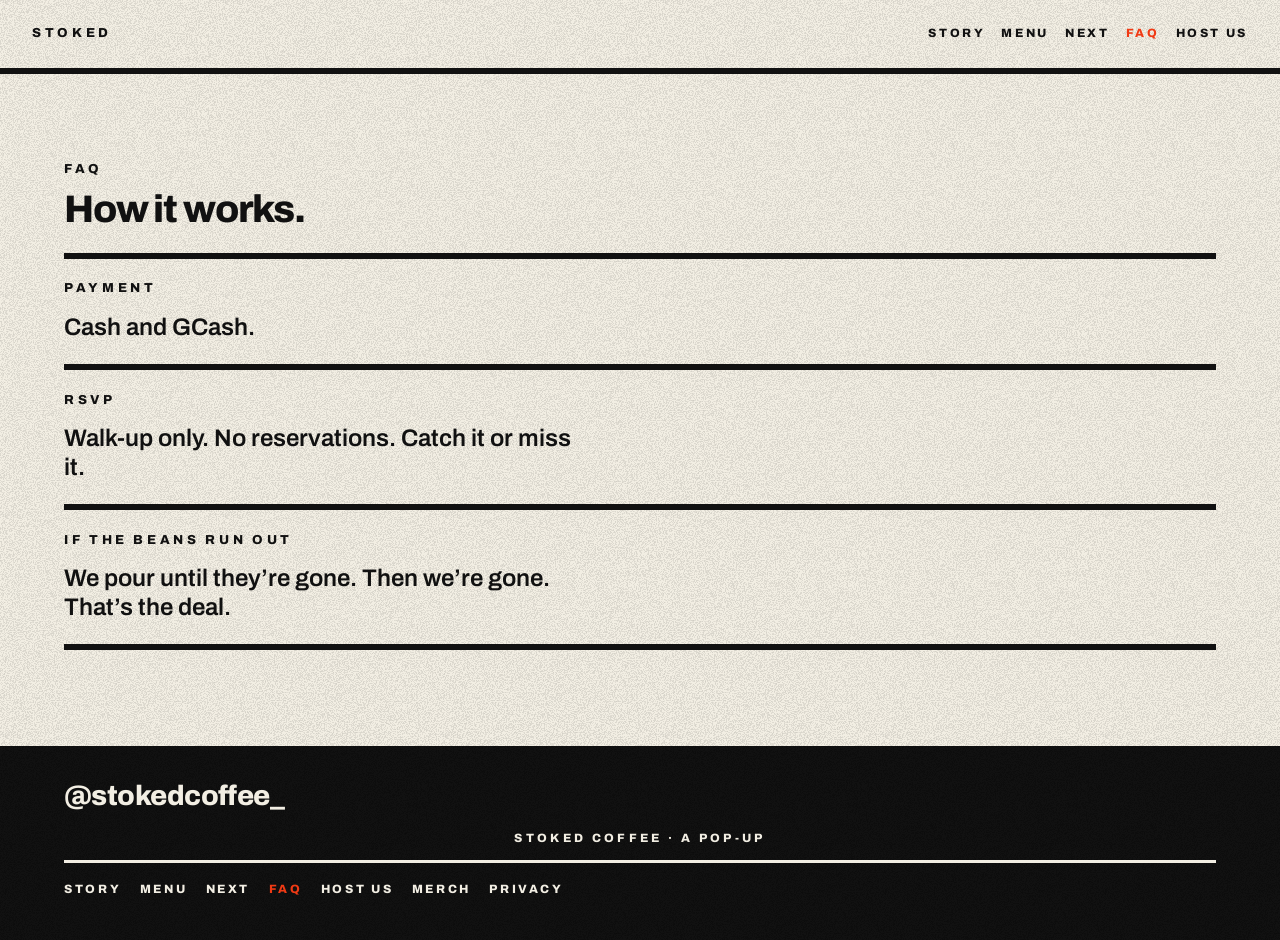
==== faq.html @ 5ecee107 "Open Story, Menu, Next, FAQ, Host, Merch, and Privacy off the teaser. The about page now uses the re" ====
<!DOCTYPE html>
<html lang="en">
<head>
  <meta charset="utf-8">
  <meta name="viewport" content="width=device-width, initial-scale=1">
  <meta name="theme-color" content="#111111">
  <meta name="description" content="Cash and GCash. Walk-up only. We pour until the beans are gone.">
  <title>STOKED COFFEE — How it works</title>
  <link rel="canonical" href="https://stokedcoffee.vercel.app/faq.html">
  <meta property="og:type" content="website">
  <meta property="og:site_name" content="STOKED COFFEE">
  <meta property="og:title" content="STOKED COFFEE — How it works">
  <meta property="og:description" content="Cash and GCash. Walk-up only. We pour until the beans are gone.">
  <meta property="og:url" content="https://stokedcoffee.vercel.app/faq.html">
  <meta property="og:image" content="https://stokedcoffee.vercel.app/og.png">
  <meta property="og:image:type" content="image/png">
  <meta property="og:image:width" content="1200">
  <meta property="og:image:height" content="630">
  <meta property="og:image:alt" content="STOKED COFFEE — Coming Soon">
  <meta name="twitter:card" content="summary_large_image">
  <meta name="twitter:title" content="STOKED COFFEE — How it works">
  <meta name="twitter:description" content="Cash and GCash. Walk-up only. We pour until the beans are gone.">
  <meta name="twitter:image" content="https://stokedcoffee.vercel.app/og.png">
  <link rel="preconnect" href="https://fonts.googleapis.com">
  <link rel="preconnect" href="https://fonts.gstatic.com" crossorigin>
  <link href="https://fonts.googleapis.com/css2?family=Archivo:wght@500;600;800&family=Bagel+Fat+One&display=swap" rel="stylesheet">
  <link rel="icon" href="data:image/svg+xml,%3Csvg xmlns='http://www.w3.org/2000/svg' viewBox='0 0 32 32'%3E%3Crect width='32' height='32' fill='%23F03A14'/%3E%3Ctext x='16' y='23' text-anchor='middle' font-size='18' font-family='Arial Black,sans-serif' fill='%23111111'%3ES%3C/text%3E%3C/svg%3E">
  <link rel="stylesheet" href="styles.css">
</head>
<body>
  <header class="topbar page-bar grain-paper">
    <a class="label mark-link" href="index.html">Stoked</a>
    <nav class="site-nav" aria-label="Primary">
      <a href="story.html">Story</a>
      <a href="menu.html">Menu</a>
      <a href="next.html">Next</a>
      <a href="faq.html" aria-current="page">FAQ</a>
      <a href="host.html">Host us</a>
    </nav>
  </header>
  <main class="page grain-paper">
    <div class="page-inner wide">
      <p class="label">FAQ</p>
      <h1>How it works.</h1>
      <article class="qa">
        <p class="label">Payment</p>
        <p>Cash and GCash.</p>
      </article>
      <article class="qa">
        <p class="label">RSVP</p>
        <p>Walk-up only. No reservations. Catch it or miss it.</p>
      </article>
      <article class="qa">
        <p class="label">If the beans run out</p>
        <p>We pour until they’re gone. Then we’re gone. That’s the deal.</p>
      </article>
    </div>
  </main>
  <footer class="site-footer grain-ink">
    <div class="foot-brand">
      <a class="ig" href="https://instagram.com/stokedcoffee_" rel="noopener noreferrer">@stokedcoffee_</a>
      <p class="credit">Stoked Coffee · a pop-up</p>
    </div>
    <nav class="foot-nav" aria-label="Site">
      <a href="story.html">Story</a>
      <a href="menu.html">Menu</a>
      <a href="next.html">Next</a>
      <a href="faq.html" aria-current="page">FAQ</a>
      <a href="host.html">Host us</a>
      <a href="merch.html">Merch</a>
      <a href="privacy.html">Privacy</a>
    </nav>
  </footer>
</body>
</html>
---- styles.css ----
:root {
  --ink: #111111;
  --paper: #F2EEE3;
  --white: #FFFFFF;
  --vermilion: #F03A14;
  --grain-heavy: url("data:image/svg+xml,%3Csvg xmlns='http://www.w3.org/2000/svg' width='220' height='220'%3E%3Cfilter id='g'%3E%3CfeTurbulence type='fractalNoise' baseFrequency='0.9' numOctaves='3' stitchTiles='stitch'/%3E%3CfeColorMatrix type='saturate' values='0'/%3E%3CfeComponentTransfer%3E%3CfeFuncR type='discrete' tableValues='0 0 1 1'/%3E%3CfeFuncG type='discrete' tableValues='0 0 1 1'/%3E%3CfeFuncB type='discrete' tableValues='0 0 1 1'/%3E%3C/feComponentTransfer%3E%3C/filter%3E%3Crect width='220' height='220' filter='url(%23g)' opacity='0.4'/%3E%3C/svg%3E");
  --grain-paper: url("data:image/svg+xml,%3Csvg xmlns='http://www.w3.org/2000/svg' width='220' height='220'%3E%3Cfilter id='g'%3E%3CfeTurbulence type='fractalNoise' baseFrequency='0.9' numOctaves='3' stitchTiles='stitch'/%3E%3CfeColorMatrix type='saturate' values='0'/%3E%3CfeComponentTransfer%3E%3CfeFuncR type='discrete' tableValues='0 0 1 1'/%3E%3CfeFuncG type='discrete' tableValues='0 0 1 1'/%3E%3CfeFuncB type='discrete' tableValues='0 0 1 1'/%3E%3C/feComponentTransfer%3E%3C/filter%3E%3Crect width='220' height='220' filter='url(%23g)' opacity='0.16'/%3E%3C/svg%3E");
  --stoked: clamp(64px, 16.5vw, 204px);
}

*, *::before, *::after { box-sizing: border-box; margin: 0; padding: 0; }

html, body {
  background: var(--grain-paper), var(--paper);
  background-blend-mode: multiply;
  color: var(--ink);
  font-family: Archivo, sans-serif;
  font-weight: 500;
  font-size: 16px;
  line-height: 1.45;
  -webkit-font-smoothing: antialiased;
}

body { min-height: 100vh; overflow-x: hidden; }

::selection { background: var(--vermilion); color: var(--ink); }

:focus-visible {
  outline: 3px solid var(--vermilion);
  outline-offset: 3px;
}

a { color: inherit; }

.grain-paper {
  background: var(--grain-paper), var(--paper);
  background-blend-mode: multiply;
}

.grain-vermilion {
  background: var(--grain-heavy), var(--vermilion);
  background-blend-mode: multiply;
}

.grain-ink {
  background: var(--grain-heavy), var(--ink);
  background-blend-mode: multiply;
}

.label {
  font-family: Archivo, sans-serif;
  font-weight: 800;
  font-size: 13px;
  letter-spacing: 0.28em;
  text-transform: uppercase;
  line-height: 1.2;
}

.topbar {
  display: flex;
  align-items: center;
  justify-content: space-between;
  gap: 1rem;
  padding: 0.7rem 1.25rem;
  border-bottom: 6px solid var(--ink);
}

.chip {
  display: inline-flex;
  align-items: center;
  justify-content: center;
  min-height: 44px;
  padding: 0 0.85rem;
  background: var(--grain-heavy), var(--vermilion);
  background-blend-mode: multiply;
  color: var(--ink);
  flex-shrink: 0;
}

.wordmark {
  display: flex;
  flex-direction: column;
  align-items: center;
  color: var(--ink);
  font-family: "Bagel Fat One", cursive;
  font-weight: 400;
  -webkit-text-stroke: 0.145em var(--paper);
  paint-order: stroke fill;
  filter: drop-shadow(0.07em 0.08em 0 var(--ink));
  line-height: 0.8;
  user-select: none;
}

.wordmark-line {
  display: flex;
  flex-wrap: nowrap;
  white-space: nowrap;
}

.wordmark-stoked { font-size: var(--stoked); }
.wordmark-coffee {
  font-size: calc(0.78 * var(--stoked));
  margin-top: -0.08em;
}

.letter {
  display: inline-block;
  margin-right: -0.07em;
}

.wordmark .letter {
  margin-right: -0.12em;
  transform: rotate(var(--r, 0deg)) translateY(var(--y, 0em));
  cursor: pointer;
}

.wordmark .letter:hover,
.wordmark .letter:focus-visible {
  color: var(--vermilion);
  transform: rotate(calc(var(--r, 0deg) + var(--kick, 9deg))) translateY(calc(var(--y, 0em) - 0.11em)) scale(1.1);
}

.wordmark-line .letter:last-child,
.throwup .letter:last-child { margin-right: 0; }

.opening {
  position: relative;
  min-height: 100vh;
  min-height: 100dvh;
  display: flex;
  flex-direction: column;
  overflow: hidden;
}

.hero {
  flex: 1;
  display: flex;
  flex-direction: column;
  align-items: center;
  justify-content: center;
  padding: 2.5rem 1.25rem 3.5rem;
}

.sneak {
  position: absolute;
  right: clamp(1.25rem, 6vw, 5.5rem);
  bottom: 0;
  width: clamp(168px, 20vw, 236px);
  transform: translateY(52%) rotate(6deg);
  pointer-events: none;
  z-index: 1;
}

.sneak img {
  display: block;
  width: 100%;
  height: auto;
  filter: contrast(1.12) saturate(1.06) url(#drink-grain);
}

.hero-stage {
  position: relative;
  display: flex;
  flex-direction: column;
  align-items: center;
}

.lid {
  position: absolute;
  left: -0.15em;
  bottom: -0.15em;
  width: clamp(64px, 11vw, 108px);
  font-size: var(--stoked);
  pointer-events: none;
}

.lid svg { display: block; width: 100%; height: auto; }

.lid-eyes {
  transform-box: fill-box;
  transform-origin: 50% 55%;
  animation: lid-blink 5.4s steps(1, end) infinite;
}

@keyframes lid-blink {
  0%, 86%, 100% { transform: scaleY(1); }
  88%, 92% { transform: scaleY(0.08); }
}

@media (prefers-reduced-motion: reduce) {
  .lid-eyes { animation: none; }
  .wordmark .letter:hover,
  .wordmark .letter:focus-visible {
    transform: rotate(var(--r, 0deg)) translateY(var(--y, 0em));
  }
}

.vision {
  border-top: 12px solid var(--ink);
  border-bottom: 12px solid var(--ink);
  padding: 1.85rem 1.25rem 2rem;
}

.vision-lockup {
  display: flex;
  flex-direction: column;
  align-items: center;
  gap: 0.4rem;
  text-align: center;
}

.vision-line {
  font-family: Archivo, sans-serif;
  font-weight: 800;
  font-size: clamp(1.05rem, 2.6vw, 1.55rem);
  letter-spacing: 0.14em;
  text-transform: uppercase;
  line-height: 1.15;
  color: var(--ink);
}

.ritual {
  padding: clamp(2.75rem, 7vw, 5.5rem) clamp(1.25rem, 5vw, 4rem) 0;
}

.step {
  padding: 1.4rem 0;
  border-top: 6px solid var(--ink);
}

.step:last-of-type { border-bottom: 6px solid var(--ink); }

.step-num {
  display: flex;
  flex-wrap: nowrap;
  font-family: "Bagel Fat One", cursive;
  font-size: clamp(42px, 8vw, 72px);
  line-height: 0.86;
  color: var(--ink);
  -webkit-text-stroke: 0.12em var(--paper);
  paint-order: stroke fill;
  filter: drop-shadow(0.07em 0.08em 0 var(--ink));
  user-select: none;
  margin-bottom: 0.65rem;
}

.step .label { margin-bottom: 0.45rem; }

.step p:last-of-type {
  font-size: clamp(1.15rem, 2.3vw, 1.5rem);
  font-weight: 600;
  line-height: 1.2;
  max-width: 22em;
}


.popup {
  margin-top: clamp(2.75rem, 7vw, 5.5rem);
  color: var(--paper);
  padding: clamp(3.25rem, 8vw, 6rem) clamp(1.25rem, 5vw, 4rem);
}

.popup-inner { max-width: 72rem; margin: 0 auto; }

.popup-kicker { margin-bottom: 1.75rem; }

.poster-line { margin-top: 1.5rem; }

.throwup {
  display: flex;
  flex-wrap: nowrap;
  align-items: baseline;
  white-space: nowrap;
  font-family: "Bagel Fat One", cursive;
  font-size: clamp(40px, 9vw, 118px);
  line-height: 0.86;
  color: var(--paper);
  -webkit-text-stroke: 0.12em var(--ink);
  paint-order: stroke fill;
  filter: drop-shadow(0.07em 0.08em 0 var(--paper));
  user-select: none;
}

.throwup .letter { margin-right: -0.07em; }

.throwup-gap {
  width: 0.28em;
  margin-right: 0;
}

.throwup-dash {
  margin: 0 0.12em 0 0.08em;
  transform: none;
}

.throwup-wide { font-size: clamp(26px, 6.1vw, 96px); }

.popup-note {
  margin-top: 2.25rem;
  font-size: 16px;
  font-weight: 500;
  max-width: 28em;
}

.signup {
  padding: clamp(3.25rem, 8vw, 6rem) clamp(1.25rem, 5vw, 4rem);
}

.signup-inner { max-width: 36rem; }

.signup h2 {
  font-size: clamp(1.7rem, 3.8vw, 2.4rem);
  font-weight: 800;
  letter-spacing: -0.03em;
  line-height: 1.05;
  margin: 0.7rem 0 0.55rem;
}

.signup .micro {
  font-size: 16px;
  font-weight: 500;
}

.signup .fine {
  font-size: 16px;
  font-weight: 500;
  margin: 0.35rem 0 1.5rem;
}

.signup-form { display: flex; flex-direction: column; gap: 0.65rem; }

.field {
  display: flex;
  flex-direction: column;
  gap: 0.65rem;
}

.signup input[type="email"] {
  appearance: none;
  width: 100%;
  min-height: 52px;
  border: 3px solid var(--ink);
  background: var(--paper);
  color: var(--ink);
  font-family: Archivo, sans-serif;
  font-weight: 600;
  font-size: 16px;
  padding: 0 0.9rem;
  border-radius: 0;
}

.signup input[type="email"]::placeholder { color: var(--ink); opacity: 0.4; }

.signup button {
  appearance: none;
  min-height: 52px;
  min-width: 44px;
  padding: 0 1.25rem;
  border: 3px solid var(--ink);
  background: var(--ink);
  color: var(--paper);
  font-family: Archivo, sans-serif;
  font-weight: 800;
  font-size: 13px;
  letter-spacing: 0.28em;
  text-transform: uppercase;
  cursor: pointer;
  border-radius: 0;
}

.signup button:hover {
  background: var(--vermilion);
  border-color: var(--vermilion);
  color: var(--ink);
}

.ig:hover { color: var(--vermilion); }

.confirm {
  display: none;
  border-top: 6px solid var(--ink);
  border-bottom: 6px solid var(--ink);
  padding: 1.35rem 0;
}

.confirm[data-on="true"] { display: block; }
.signup-form[data-on="false"] { display: none; }

.confirm p {
  font-size: clamp(1.35rem, 3vw, 1.75rem);
  font-weight: 800;
  letter-spacing: -0.02em;
  line-height: 1.05;
}

.site-footer {
  color: var(--paper);
  padding: 1.75rem clamp(1.25rem, 5vw, 4rem);
  display: flex;
  flex-direction: column;
  gap: 0.75rem;
}

.ig {
  color: var(--paper);
  font-weight: 800;
  font-size: clamp(1.25rem, 3vw, 1.75rem);
  letter-spacing: -0.02em;
  text-decoration: none;
  min-height: 44px;
  display: inline-flex;
  align-items: center;
  align-self: flex-start;
}

.credit {
  font-size: 12px;
  font-weight: 800;
  letter-spacing: 0.28em;
  text-transform: uppercase;
  color: var(--paper);
}

@media (min-width: 720px) {
  .topbar { padding: 0.75rem 2rem; }
  .hero { padding: 3rem 2rem 4rem; }
  .lid { left: -1.15em; bottom: -0.05em; }

  .step {
    display: grid;
    grid-template-columns: 6.5rem 11rem 1fr;
    gap: 1.25rem 1.75rem;
    align-items: baseline;
    padding: 1.6rem 0;
  }

  .step-num { margin-bottom: 0; }

  .step .label { margin-bottom: 0; grid-column: 2; }

  .step p:last-of-type { grid-column: 3; }

  .field {
    flex-direction: row;
    align-items: stretch;
  }

  .signup input[type="email"] { flex: 1; }
  .signup button { min-width: 11.5rem; }

  .foot-brand {
    flex-direction: row;
    align-items: center;
    justify-content: space-between;
  }
}

@media (max-width: 540px) {
  .lid {
    position: static;
    margin: 1.1rem auto 0;
    width: 72px;
  }

  .sneak {
    width: clamp(120px, 38vw, 168px);
    right: 0.15rem;
    transform: translateY(50%) rotate(8deg);
  }
}

.chip { text-decoration: none; }
a.chip:hover { color: var(--ink); }

.foot-brand {
  display: flex;
  flex-direction: column;
  gap: 0.75rem;
  width: 100%;
}

.foot-nav {
  display: flex;
  flex-wrap: wrap;
  gap: 0 1.15rem;
  width: 100%;
  border-top: 3px solid var(--paper);
  padding-top: 0.35rem;
}

.foot-nav a {
  color: var(--paper);
  font-weight: 800;
  font-size: 12px;
  letter-spacing: 0.22em;
  text-transform: uppercase;
  text-decoration: none;
  min-height: 44px;
  display: inline-flex;
  align-items: center;
}

.foot-nav a:hover,
.foot-nav a[aria-current="page"] { color: var(--vermilion); }

.page-bar { flex-wrap: wrap; }

.mark-link {
  text-decoration: none;
  min-height: 44px;
  display: inline-flex;
  align-items: center;
}

.mark-link:hover { color: var(--vermilion); }

.site-nav {
  display: flex;
  flex-wrap: wrap;
  gap: 0 1rem;
  width: 100%;
  justify-content: flex-start;
}

.site-nav a {
  font-weight: 800;
  font-size: 12px;
  letter-spacing: 0.22em;
  text-transform: uppercase;
  text-decoration: none;
  min-height: 44px;
  display: inline-flex;
  align-items: center;
}

.site-nav a:hover,
.site-nav a[aria-current="page"] { color: var(--vermilion); }

@media (min-width: 900px) {
  .page-bar { flex-wrap: nowrap; }
  .site-nav {
    width: auto;
    justify-content: flex-end;
    flex: 1;
  }
}

.page {
  padding: clamp(2.5rem, 7vw, 5.5rem) clamp(1.25rem, 5vw, 4rem) clamp(3.25rem, 8vw, 6rem);
  min-height: 70vh;
}

.page-inner { max-width: 40rem; }
.page-inner.wide { max-width: 72rem; }

.page h1 {
  font-size: clamp(1.7rem, 3.8vw, 2.4rem);
  font-weight: 800;
  letter-spacing: -0.03em;
  line-height: 1.05;
  margin: 0.7rem 0 1.5rem;
}

.page p { max-width: 36em; }
.page p + p { margin-top: 1rem; }

.band-gap { margin-top: clamp(2.75rem, 7vw, 4.5rem); }

.credit-block {
  margin-top: 2.5rem;
  padding-top: 1.5rem;
  border-top: 6px solid var(--ink);
}

.credit-block p {
  font-weight: 800;
  font-size: 11px;
  letter-spacing: 0.16em;
  text-transform: uppercase;
  line-height: 1.5;
  max-width: 46em;
}

.credit-block p + p { margin-top: 0.55rem; }

.menu-grid {
  display: grid;
  gap: 1.25rem;
  margin-top: 1.35rem;
}

@media (min-width: 720px) {
  .menu-grid { grid-template-columns: repeat(3, 1fr); }
}

.locked {
  border: 6px solid var(--ink);
  padding: 1.15rem 1.15rem 1.25rem;
  min-height: 240px;
  display: flex;
  flex-direction: column;
  justify-content: flex-end;
  gap: 0.55rem;
  overflow: hidden;
  position: relative;
}

.silhouette {
  position: absolute;
  top: 1.1rem;
  left: 50%;
  width: 92px;
  height: 140px;
  transform: translateX(-50%);
  filter: blur(9px);
  opacity: 0.5;
  pointer-events: none;
}

.silhouette svg { display: block; width: 100%; height: auto; }

.redact {
  font-weight: 800;
  letter-spacing: 0.18em;
  filter: blur(6px);
  user-select: none;
  position: relative;
}

.plain-menu {
  list-style: none;
  margin-top: 1.35rem;
}

.plain-menu li {
  border-top: 6px solid var(--ink);
  padding: 1.15rem 0;
  font-weight: 600;
  font-size: clamp(1.15rem, 2.3vw, 1.5rem);
  line-height: 1.2;
}

.plain-menu li:last-child { border-bottom: 6px solid var(--ink); }

.drop-card { margin-top: 1.35rem; max-width: 28rem; }

.clock {
  display: flex;
  flex-wrap: wrap;
  gap: 1.1rem 1.6rem;
  margin: 1.75rem 0 0;
}

.clock-cell {
  display: flex;
  flex-direction: column;
  gap: 0.4rem;
}

.clock-num {
  font-family: "Bagel Fat One", cursive;
  font-size: clamp(42px, 8vw, 80px);
  line-height: 0.86;
  color: var(--paper);
  -webkit-text-stroke: 0.12em var(--ink);
  paint-order: stroke fill;
  filter: drop-shadow(0.07em 0.08em 0 var(--paper));
  user-select: none;
}

.map-slot {
  margin-top: 2.25rem;
  min-height: 160px;
  border: 6px solid var(--paper);
  padding: 1.35rem 1.25rem;
  display: flex;
  align-items: center;
}

.map-slot iframe {
  width: 100%;
  min-height: 220px;
  border: 0;
  filter: grayscale(1) contrast(1.15);
}

.map-slot[data-pin=""] iframe { display: none; }
.map-slot:not([data-pin=""]) .map-wait { display: none; }

.beans { margin-top: 2.25rem; }
.beans p:last-of-type {
  font-size: clamp(1.15rem, 2.3vw, 1.5rem);
  font-weight: 600;
  margin-top: 0.45rem;
}

.form-stack {
  display: flex;
  flex-direction: column;
  gap: 0.85rem;
  margin-top: 1.5rem;
  max-width: 36rem;
}

.form-stack label.label { margin-top: 0.25rem; }

.ink-field {
  appearance: none;
  width: 100%;
  min-height: 52px;
  border: 3px solid var(--ink);
  background: var(--paper);
  color: var(--ink);
  font-family: Archivo, sans-serif;
  font-weight: 600;
  font-size: 16px;
  padding: 0 0.9rem;
  border-radius: 0;
}

textarea.ink-field {
  min-height: 110px;
  padding: 0.8rem 0.9rem;
  resize: vertical;
}

.ink-field::placeholder { color: var(--ink); opacity: 0.4; }

.ink-btn {
  appearance: none;
  min-height: 52px;
  min-width: 44px;
  padding: 0 1.25rem;
  border: 3px solid var(--ink);
  background: var(--ink);
  color: var(--paper);
  font-family: Archivo, sans-serif;
  font-weight: 800;
  font-size: 13px;
  letter-spacing: 0.28em;
  text-transform: uppercase;
  cursor: pointer;
  border-radius: 0;
  align-self: flex-start;
}

.ink-btn:hover {
  background: var(--vermilion);
  border-color: var(--vermilion);
  color: var(--ink);
}

.host-form[data-on="false"] { display: none; }

.ghost-merch {
  position: relative;
  margin-top: 1.5rem;
  height: 240px;
  border: 6px solid var(--ink);
  overflow: hidden;
}

.ghost-merch span {
  position: absolute;
  inset: 18% 22% 22% 22%;
  background: var(--ink);
  filter: blur(18px);
  opacity: 0.35;
  transform: rotate(-8deg);
}

.popup .popup-note a {
  font-weight: 800;
  text-decoration: none;
}

.popup .popup-note a:hover { color: var(--vermilion); }

.page + .popup { margin-top: 0; }

.page .clock-num {
  color: var(--ink);
  -webkit-text-stroke: 0.12em var(--paper);
  filter: drop-shadow(0.07em 0.08em 0 var(--ink));
}

.page a:hover { color: var(--vermilion); }

.qa {
  padding: 1.4rem 0;
  border-top: 6px solid var(--ink);
}

.qa:last-of-type { border-bottom: 6px solid var(--ink); }

.qa .label { margin-bottom: 0.45rem; }

.qa p:last-of-type {
  font-size: clamp(1.15rem, 2.3vw, 1.5rem);
  font-weight: 600;
  line-height: 1.2;
  max-width: 22em;
}
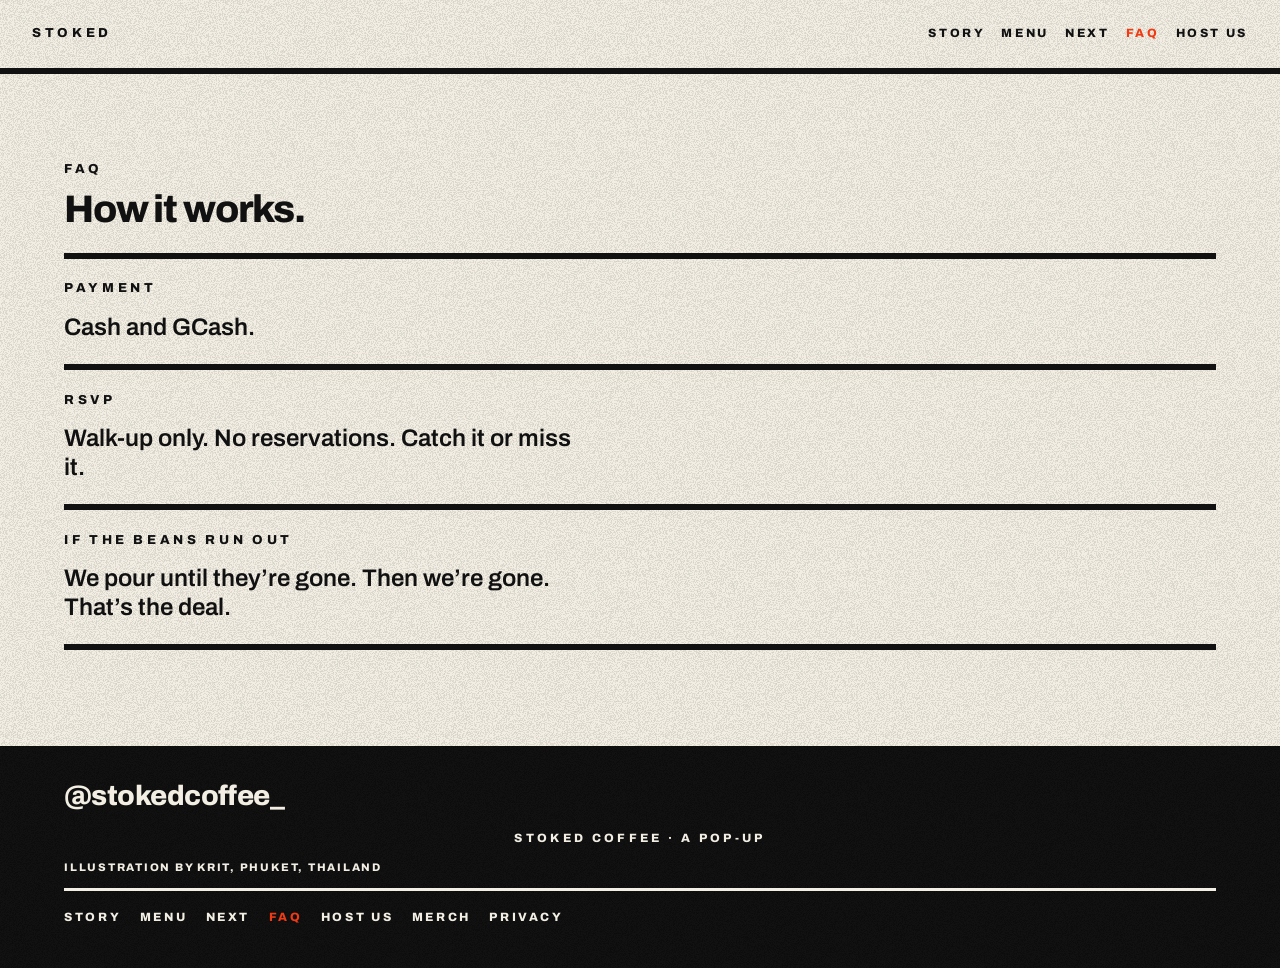
==== commit 08c75128: "Put Story in the top nav and credit Krit apart from the founders. Co-authored-by: Cursor <cursoragen" ====
--- a/faq.html
+++ b/faq.html
@@ -61,6 +61,7 @@
       <a class="ig" href="https://instagram.com/stokedcoffee_" rel="noopener noreferrer">@stokedcoffee_</a>
       <p class="credit">Stoked Coffee · a pop-up</p>
     </div>
+    <p class="art-credit foot-art"><a href="https://www.instagram.com/kritjinda/" rel="noopener noreferrer">Illustration by Krit, Phuket, Thailand</a></p>
     <nav class="foot-nav" aria-label="Site">
       <a href="story.html">Story</a>
       <a href="menu.html">Menu</a>
--- a/styles.css
+++ b/styles.css
@@ -582,6 +582,39 @@
 }
 
 .credit-block p + p { margin-top: 0.55rem; }
+
+.credit-block a {
+  text-decoration: none;
+  color: inherit;
+}
+
+.credit-block a:hover { color: var(--vermilion); }
+
+.art-credit {
+  font-weight: 800;
+  font-size: 11px;
+  letter-spacing: 0.16em;
+  text-transform: uppercase;
+  line-height: 1.45;
+}
+
+.art-credit a {
+  text-decoration: none;
+  color: inherit;
+}
+
+.art-credit a:hover { color: var(--vermilion); }
+
+.hero .art-credit {
+  margin-top: 1.6rem;
+  text-align: center;
+}
+
+.foot-art {
+  width: 100%;
+  color: var(--paper);
+  margin: 0;
+}
 
 .menu-grid {
   display: grid;
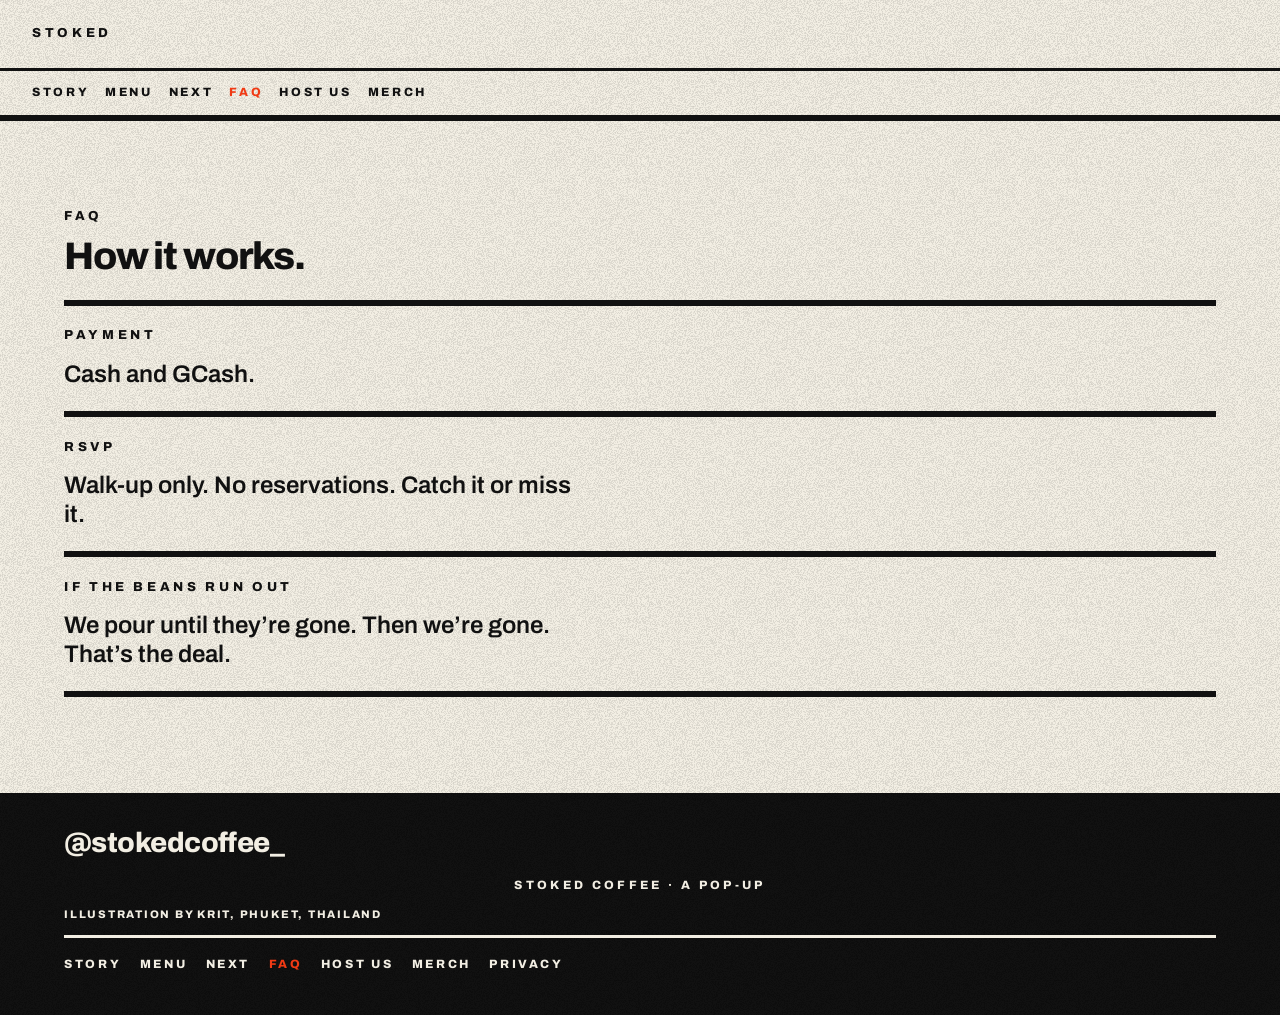
==== commit fd7041c7: "Put a full-width menu bar on the homepage so Story and the rest are easy to reach. Co-authored-by: C" ====
--- a/faq.html
+++ b/faq.html
@@ -28,14 +28,17 @@
   <link rel="stylesheet" href="styles.css">
 </head>
 <body>
-  <header class="topbar page-bar grain-paper">
-    <a class="label mark-link" href="index.html">Stoked</a>
-    <nav class="site-nav" aria-label="Primary">
+  <header class="mast grain-paper">
+    <div class="topbar">
+      <a class="label mark-link" href="index.html">Stoked</a>
+    </div>
+    <nav class="site-nav bar-nav" aria-label="Primary">
       <a href="story.html">Story</a>
       <a href="menu.html">Menu</a>
       <a href="next.html">Next</a>
       <a href="faq.html" aria-current="page">FAQ</a>
       <a href="host.html">Host us</a>
+      <a href="merch.html">Merch</a>
     </nav>
   </header>
   <main class="page grain-paper">
--- a/styles.css
+++ b/styles.css
@@ -505,6 +505,29 @@
 
 .page-bar { flex-wrap: wrap; }
 
+.mast {
+  display: flex;
+  flex-direction: column;
+}
+
+.mast .topbar {
+  border-bottom: 0;
+}
+
+.bar-nav {
+  display: flex;
+  flex-wrap: wrap;
+  gap: 0 1.15rem;
+  width: 100%;
+  padding: 0 1.25rem;
+  border-top: 3px solid var(--ink);
+  border-bottom: 6px solid var(--ink);
+}
+
+@media (min-width: 720px) {
+  .bar-nav { padding: 0 2rem; }
+}
+
 .mark-link {
   text-decoration: none;
   min-height: 44px;
@@ -535,15 +558,6 @@
 
 .site-nav a:hover,
 .site-nav a[aria-current="page"] { color: var(--vermilion); }
-
-@media (min-width: 900px) {
-  .page-bar { flex-wrap: nowrap; }
-  .site-nav {
-    width: auto;
-    justify-content: flex-end;
-    flex: 1;
-  }
-}
 
 .page {
   padding: clamp(2.5rem, 7vw, 5.5rem) clamp(1.25rem, 5vw, 4rem) clamp(3.25rem, 8vw, 6rem);
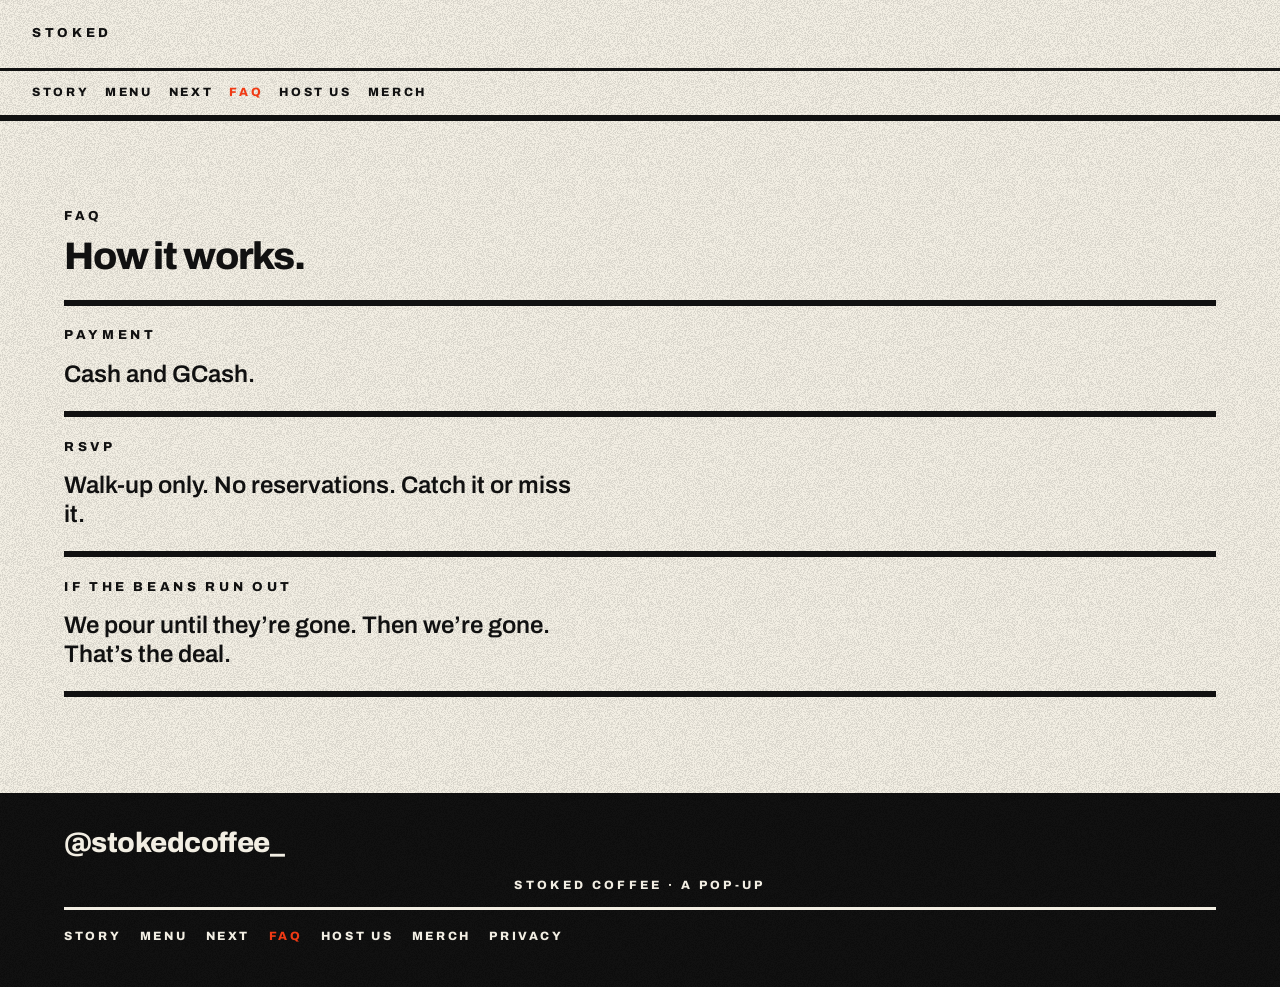
==== commit 4e8e1381: "Take the Krit credit out of the footer. Co-authored-by: Cursor <cursoragent@cursor.com>" ====
--- a/faq.html
+++ b/faq.html
@@ -64,7 +64,6 @@
       <a class="ig" href="https://instagram.com/stokedcoffee_" rel="noopener noreferrer">@stokedcoffee_</a>
       <p class="credit">Stoked Coffee · a pop-up</p>
     </div>
-    <p class="art-credit foot-art"><a href="https://www.instagram.com/kritjinda/" rel="noopener noreferrer">Illustration by Krit, Phuket, Thailand</a></p>
     <nav class="foot-nav" aria-label="Site">
       <a href="story.html">Story</a>
       <a href="menu.html">Menu</a>
--- a/styles.css
+++ b/styles.css
@@ -624,12 +624,6 @@
   text-align: center;
 }
 
-.foot-art {
-  width: 100%;
-  color: var(--paper);
-  margin: 0;
-}
-
 .menu-grid {
   display: grid;
   gap: 1.25rem;
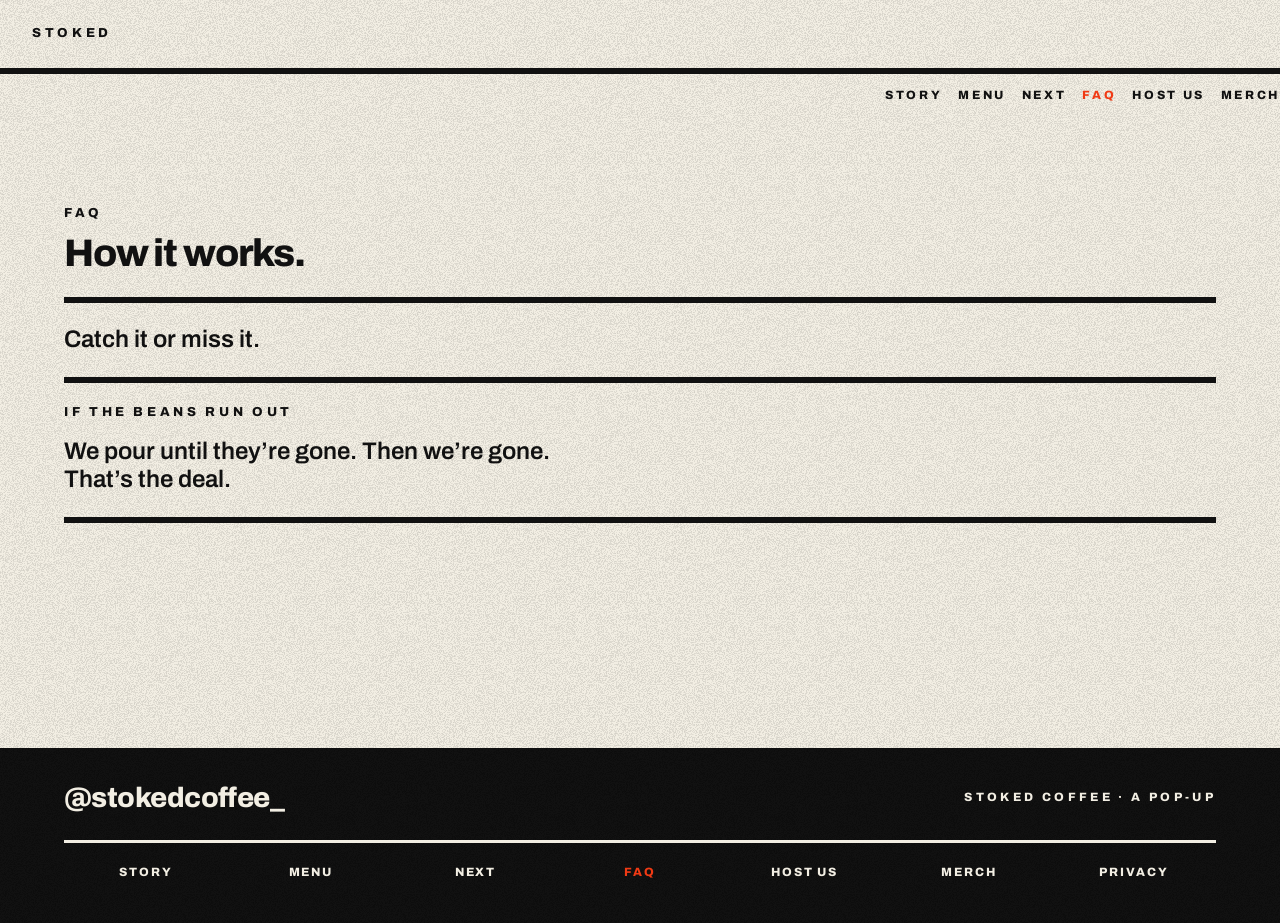
==== commit 3fcce73f: "Trim FAQ to the catch line and even the header and footer. Co-authored-by: Cursor <cursoragent@curso" ====
--- a/faq.html
+++ b/faq.html
@@ -4,13 +4,13 @@
   <meta charset="utf-8">
   <meta name="viewport" content="width=device-width, initial-scale=1">
   <meta name="theme-color" content="#111111">
-  <meta name="description" content="Cash and GCash. Walk-up only. We pour until the beans are gone.">
+  <meta name="description" content="Catch it or miss it. We pour until the beans are gone.">
   <title>STOKED COFFEE — How it works</title>
   <link rel="canonical" href="https://stokedcoffee.vercel.app/faq.html">
   <meta property="og:type" content="website">
   <meta property="og:site_name" content="STOKED COFFEE">
   <meta property="og:title" content="STOKED COFFEE — How it works">
-  <meta property="og:description" content="Cash and GCash. Walk-up only. We pour until the beans are gone.">
+  <meta property="og:description" content="Catch it or miss it. We pour until the beans are gone.">
   <meta property="og:url" content="https://stokedcoffee.vercel.app/faq.html">
   <meta property="og:image" content="https://stokedcoffee.vercel.app/og.png">
   <meta property="og:image:type" content="image/png">
@@ -19,7 +19,7 @@
   <meta property="og:image:alt" content="STOKED COFFEE — Coming Soon">
   <meta name="twitter:card" content="summary_large_image">
   <meta name="twitter:title" content="STOKED COFFEE — How it works">
-  <meta name="twitter:description" content="Cash and GCash. Walk-up only. We pour until the beans are gone.">
+  <meta name="twitter:description" content="Catch it or miss it. We pour until the beans are gone.">
   <meta name="twitter:image" content="https://stokedcoffee.vercel.app/og.png">
   <link rel="preconnect" href="https://fonts.googleapis.com">
   <link rel="preconnect" href="https://fonts.gstatic.com" crossorigin>
@@ -46,12 +46,7 @@
       <p class="label">FAQ</p>
       <h1>How it works.</h1>
       <article class="qa">
-        <p class="label">Payment</p>
-        <p>Cash and GCash.</p>
-      </article>
-      <article class="qa">
-        <p class="label">RSVP</p>
-        <p>Walk-up only. No reservations. Catch it or miss it.</p>
+        <p>Catch it or miss it.</p>
       </article>
       <article class="qa">
         <p class="label">If the beans run out</p>
--- a/styles.css
+++ b/styles.css
@@ -5,7 +5,7 @@
   --vermilion: #F03A14;
   --grain-heavy: url("data:image/svg+xml,%3Csvg xmlns='http://www.w3.org/2000/svg' width='220' height='220'%3E%3Cfilter id='g'%3E%3CfeTurbulence type='fractalNoise' baseFrequency='0.9' numOctaves='3' stitchTiles='stitch'/%3E%3CfeColorMatrix type='saturate' values='0'/%3E%3CfeComponentTransfer%3E%3CfeFuncR type='discrete' tableValues='0 0 1 1'/%3E%3CfeFuncG type='discrete' tableValues='0 0 1 1'/%3E%3CfeFuncB type='discrete' tableValues='0 0 1 1'/%3E%3C/feComponentTransfer%3E%3C/filter%3E%3Crect width='220' height='220' filter='url(%23g)' opacity='0.4'/%3E%3C/svg%3E");
   --grain-paper: url("data:image/svg+xml,%3Csvg xmlns='http://www.w3.org/2000/svg' width='220' height='220'%3E%3Cfilter id='g'%3E%3CfeTurbulence type='fractalNoise' baseFrequency='0.9' numOctaves='3' stitchTiles='stitch'/%3E%3CfeColorMatrix type='saturate' values='0'/%3E%3CfeComponentTransfer%3E%3CfeFuncR type='discrete' tableValues='0 0 1 1'/%3E%3CfeFuncG type='discrete' tableValues='0 0 1 1'/%3E%3CfeFuncB type='discrete' tableValues='0 0 1 1'/%3E%3C/feComponentTransfer%3E%3C/filter%3E%3Crect width='220' height='220' filter='url(%23g)' opacity='0.16'/%3E%3C/svg%3E");
-  --stoked: clamp(64px, 16.5vw, 204px);
+      --stoked: clamp(70px, 17.5vw, 216px);
 }
 
 *, *::before, *::after { box-sizing: border-box; margin: 0; padding: 0; }
@@ -60,9 +60,17 @@
   display: flex;
   align-items: center;
   justify-content: space-between;
-  gap: 1rem;
+  flex-wrap: wrap;
+  gap: 0.35rem 1.25rem;
   padding: 0.7rem 1.25rem;
   border-bottom: 6px solid var(--ink);
+}
+
+.brand-cluster {
+  display: flex;
+  align-items: center;
+  gap: 0.75rem;
+  flex-shrink: 0;
 }
 
 .chip {
@@ -84,10 +92,10 @@
   color: var(--ink);
   font-family: "Bagel Fat One", cursive;
   font-weight: 400;
-  -webkit-text-stroke: 0.145em var(--paper);
+  -webkit-text-stroke: 0.16em var(--paper);
   paint-order: stroke fill;
   filter: drop-shadow(0.07em 0.08em 0 var(--ink));
-  line-height: 0.8;
+  line-height: 0.76;
   user-select: none;
 }
 
@@ -100,7 +108,7 @@
 .wordmark-stoked { font-size: var(--stoked); }
 .wordmark-coffee {
   font-size: calc(0.78 * var(--stoked));
-  margin-top: -0.08em;
+  margin-top: -0.12em;
 }
 
 .letter {
@@ -109,14 +117,19 @@
 }
 
 .wordmark .letter {
-  margin-right: -0.12em;
+  margin-right: -0.155em;
   transform: rotate(var(--r, 0deg)) translateY(var(--y, 0em));
   cursor: pointer;
 }
 
 .wordmark .letter:hover,
 .wordmark .letter:focus-visible {
-  color: var(--vermilion);
+  color: transparent;
+  -webkit-text-fill-color: transparent;
+  background: var(--grain-heavy), var(--vermilion);
+  background-blend-mode: multiply;
+  -webkit-background-clip: text;
+  background-clip: text;
   transform: rotate(calc(var(--r, 0deg) + var(--kick, 9deg))) translateY(calc(var(--y, 0em) - 0.11em)) scale(1.1);
 }
 
@@ -198,25 +211,28 @@
 .vision {
   border-top: 12px solid var(--ink);
   border-bottom: 12px solid var(--ink);
-  padding: 1.85rem 1.25rem 2rem;
+  padding: 1.15rem 1.25rem 1.25rem;
 }
 
 .vision-lockup {
   display: flex;
-  flex-direction: column;
-  align-items: center;
-  gap: 0.4rem;
+  flex-direction: row;
+  flex-wrap: wrap;
+  justify-content: center;
+  align-items: center;
+  gap: 0.55rem 1.35rem;
   text-align: center;
 }
 
 .vision-line {
   font-family: Archivo, sans-serif;
   font-weight: 800;
-  font-size: clamp(1.05rem, 2.6vw, 1.55rem);
-  letter-spacing: 0.14em;
+  font-size: clamp(0.78rem, 2.1vw, 1.35rem);
+  letter-spacing: 0.12em;
   text-transform: uppercase;
   line-height: 1.15;
   color: var(--ink);
+  white-space: nowrap;
 }
 
 .ritual {
@@ -398,7 +414,7 @@
   padding: 1.75rem clamp(1.25rem, 5vw, 4rem);
   display: flex;
   flex-direction: column;
-  gap: 0.75rem;
+  gap: 1.25rem;
 }
 
 .ig {
@@ -447,12 +463,6 @@
 
   .signup input[type="email"] { flex: 1; }
   .signup button { min-width: 11.5rem; }
-
-  .foot-brand {
-    flex-direction: row;
-    align-items: center;
-    justify-content: space-between;
-  }
 }
 
 @media (max-width: 540px) {
@@ -474,22 +484,76 @@
 
 .foot-brand {
   display: flex;
-  flex-direction: column;
-  gap: 0.75rem;
+  flex-direction: row;
+  align-items: center;
+  justify-content: space-between;
+  gap: 1rem;
   width: 100%;
 }
 
 .foot-nav {
   display: flex;
   flex-wrap: wrap;
-  gap: 0 1.15rem;
+  justify-content: space-between;
+  align-items: center;
+  gap: 0;
   width: 100%;
   border-top: 3px solid var(--paper);
-  padding-top: 0.35rem;
+  padding-top: 0.5rem;
 }
 
 .foot-nav a {
   color: var(--paper);
+  font-weight: 800;
+  font-size: 12px;
+  letter-spacing: 0.16em;
+  text-transform: uppercase;
+  text-decoration: none;
+  min-height: 44px;
+  flex: 1 1 0;
+  display: inline-flex;
+  align-items: center;
+  justify-content: center;
+  text-align: center;
+}
+
+.foot-nav a:hover,
+.foot-nav a[aria-current="page"] { color: var(--vermilion); }
+
+.mark-link {
+  text-decoration: none;
+  min-height: 44px;
+  display: inline-flex;
+  align-items: center;
+}
+
+.mark-link:hover { color: var(--vermilion); }
+
+.mark {
+  text-decoration: none;
+  display: inline-flex;
+  align-items: center;
+  min-height: 44px;
+}
+
+.mark .wordmark {
+  --stoked: clamp(22px, 4.4vw, 34px);
+  align-items: flex-start;
+  -webkit-text-stroke: 0.14em var(--paper);
+}
+
+.mark .wordmark .letter { cursor: pointer; }
+
+.site-nav {
+  display: flex;
+  flex-wrap: wrap;
+  gap: 0 1rem;
+  width: auto;
+  margin-left: auto;
+  justify-content: flex-end;
+}
+
+.site-nav a {
   font-weight: 800;
   font-size: 12px;
   letter-spacing: 0.22em;
@@ -500,62 +564,6 @@
   align-items: center;
 }
 
-.foot-nav a:hover,
-.foot-nav a[aria-current="page"] { color: var(--vermilion); }
-
-.page-bar { flex-wrap: wrap; }
-
-.mast {
-  display: flex;
-  flex-direction: column;
-}
-
-.mast .topbar {
-  border-bottom: 0;
-}
-
-.bar-nav {
-  display: flex;
-  flex-wrap: wrap;
-  gap: 0 1.15rem;
-  width: 100%;
-  padding: 0 1.25rem;
-  border-top: 3px solid var(--ink);
-  border-bottom: 6px solid var(--ink);
-}
-
-@media (min-width: 720px) {
-  .bar-nav { padding: 0 2rem; }
-}
-
-.mark-link {
-  text-decoration: none;
-  min-height: 44px;
-  display: inline-flex;
-  align-items: center;
-}
-
-.mark-link:hover { color: var(--vermilion); }
-
-.site-nav {
-  display: flex;
-  flex-wrap: wrap;
-  gap: 0 1rem;
-  width: 100%;
-  justify-content: flex-start;
-}
-
-.site-nav a {
-  font-weight: 800;
-  font-size: 12px;
-  letter-spacing: 0.22em;
-  text-transform: uppercase;
-  text-decoration: none;
-  min-height: 44px;
-  display: inline-flex;
-  align-items: center;
-}
-
 .site-nav a:hover,
 .site-nav a[aria-current="page"] { color: var(--vermilion); }
 
@@ -603,26 +611,6 @@
 }
 
 .credit-block a:hover { color: var(--vermilion); }
-
-.art-credit {
-  font-weight: 800;
-  font-size: 11px;
-  letter-spacing: 0.16em;
-  text-transform: uppercase;
-  line-height: 1.45;
-}
-
-.art-credit a {
-  text-decoration: none;
-  color: inherit;
-}
-
-.art-credit a:hover { color: var(--vermilion); }
-
-.hero .art-credit {
-  margin-top: 1.6rem;
-  text-align: center;
-}
 
 .menu-grid {
   display: grid;
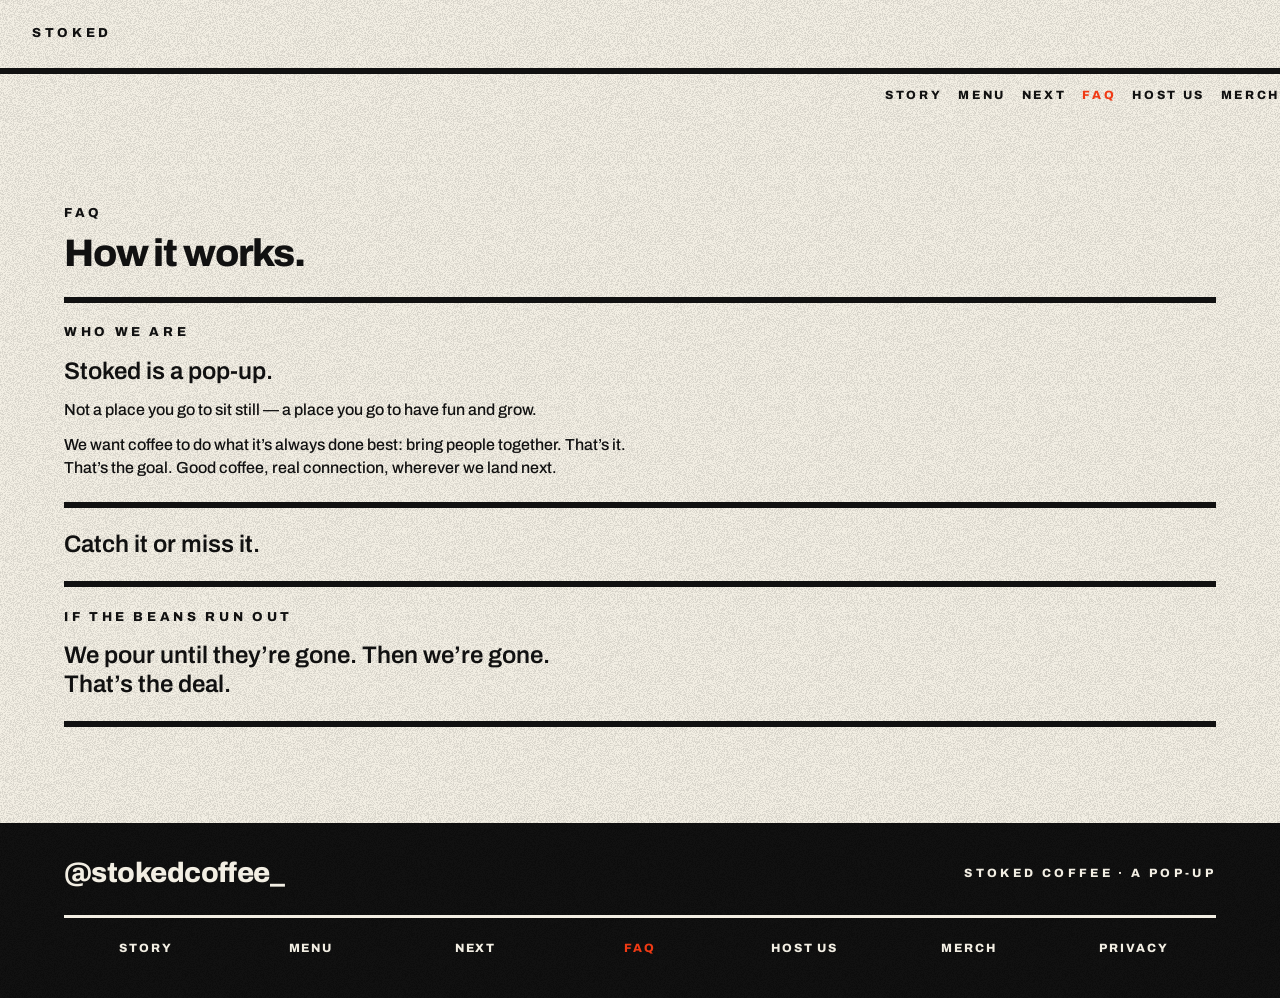
==== commit ddf52ae6: "Add Who we are to the FAQ. Co-authored-by: Cursor <cursoragent@cursor.com>" ====
--- a/faq.html
+++ b/faq.html
@@ -46,6 +46,12 @@
       <p class="label">FAQ</p>
       <h1>How it works.</h1>
       <article class="qa">
+        <p class="label">Who we are</p>
+        <p class="qa-lead">Stoked is a pop-up.</p>
+        <p class="qa-copy">Not a place you go to sit still — a place you go to have fun and grow.</p>
+        <p class="qa-copy">We want coffee to do what it’s always done best: bring people together. That’s it. That’s the goal. Good coffee, real connection, wherever we land next.</p>
+      </article>
+      <article class="qa">
         <p>Catch it or miss it.</p>
       </article>
       <article class="qa">
--- a/styles.css
+++ b/styles.css
@@ -824,6 +824,7 @@
 
 .qa .label { margin-bottom: 0.45rem; }
 
+.qa-lead,
 .qa p:last-of-type {
   font-size: clamp(1.15rem, 2.3vw, 1.5rem);
   font-weight: 600;
@@ -831,3 +832,12 @@
   max-width: 22em;
 }
 
+.qa .qa-copy,
+.qa p.qa-copy:last-of-type {
+  font-size: 16px;
+  font-weight: 500;
+  line-height: 1.45;
+  max-width: 36em;
+  margin-top: 0.75rem;
+}
+
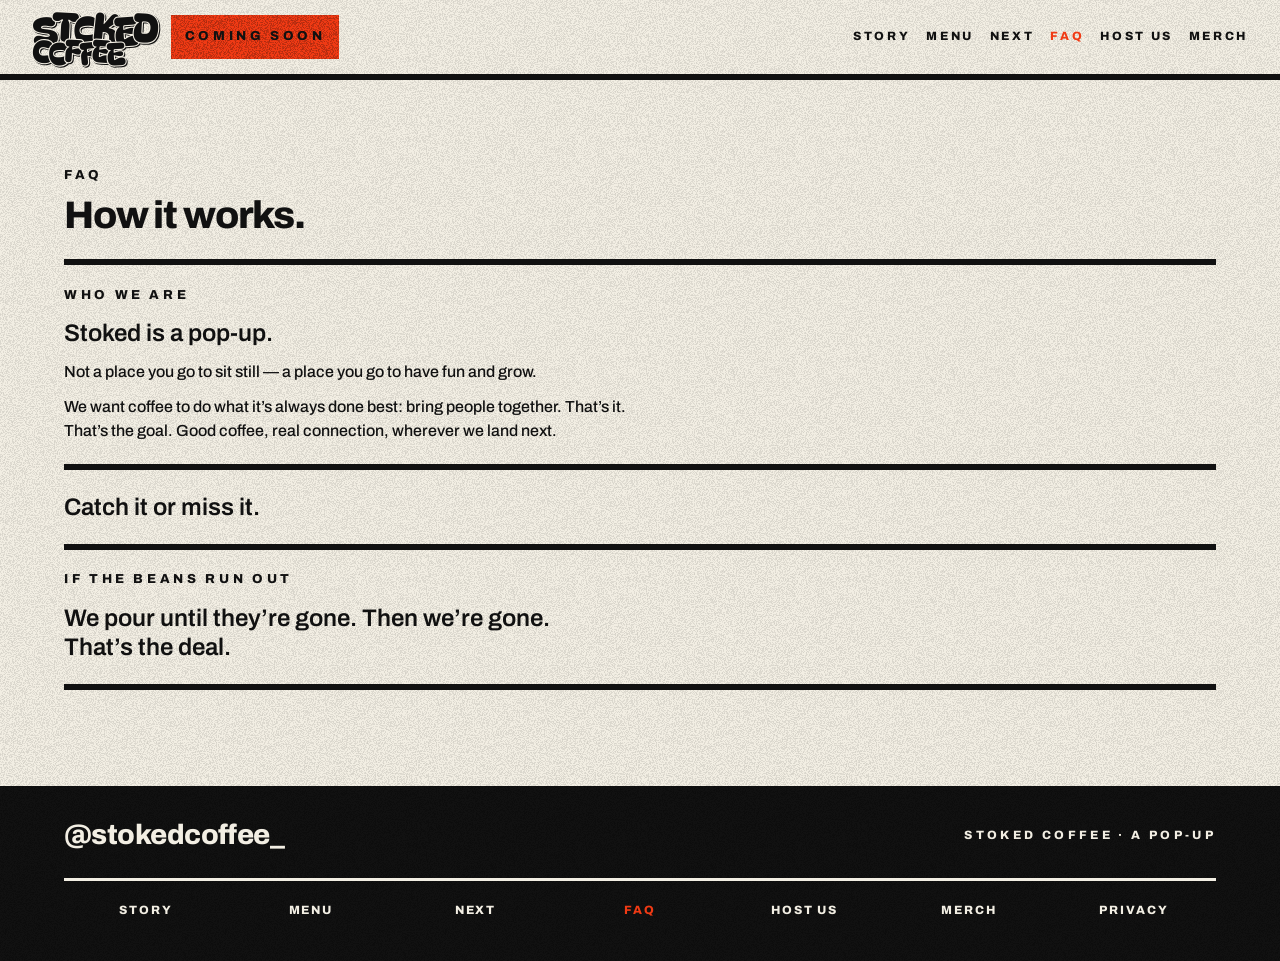
==== commit c136d253: "Put the chubby lockup in every header and let Bloom, Steep, Pour open on click. Same top bar on ever" ====
--- a/faq.html
+++ b/faq.html
@@ -28,17 +28,37 @@
   <link rel="stylesheet" href="styles.css">
 </head>
 <body>
-  <header class="mast grain-paper">
-    <div class="topbar">
-      <a class="label mark-link" href="index.html">Stoked</a>
+  <header class="topbar grain-paper">
+    <div class="brand-cluster">
+      <a class="mark" href="index.html" aria-label="Stoked Coffee">
+        <span class="wordmark">
+          <span class="wordmark-line wordmark-stoked" aria-hidden="true">
+            <span class="letter" style="--r:-7deg;--y:0.06em;--kick:11deg">S</span>
+            <span class="letter" style="--r:3deg;--y:-0.05em;--kick:-10deg">T</span>
+            <span class="letter" style="--r:-2deg;--y:0.04em;--kick:8deg">O</span>
+            <span class="letter" style="--r:6deg;--y:-0.04em;--kick:-12deg">K</span>
+            <span class="letter" style="--r:-4deg;--y:0.05em;--kick:10deg">E</span>
+            <span class="letter" style="--r:3deg;--y:-0.03em;--kick:-9deg">D</span>
+          </span>
+          <span class="wordmark-line wordmark-coffee" aria-hidden="true">
+            <span class="letter" style="--r:5deg;--y:-0.04em;--kick:-11deg">C</span>
+            <span class="letter" style="--r:-3deg;--y:0.04em;--kick:9deg">O</span>
+            <span class="letter" style="--r:3deg;--y:-0.04em;--kick:-8deg">F</span>
+            <span class="letter" style="--r:-6deg;--y:0.03em;--kick:12deg">F</span>
+            <span class="letter" style="--r:4deg;--y:-0.04em;--kick:-10deg">E</span>
+            <span class="letter" style="--r:-3deg;--y:0.04em;--kick:8deg">E</span>
+          </span>
+        </span>
+      </a>
+        <p class="label chip">Coming soon</p>
     </div>
-    <nav class="site-nav bar-nav" aria-label="Primary">
-      <a href="story.html">Story</a>
-      <a href="menu.html">Menu</a>
-      <a href="next.html">Next</a>
-      <a href="faq.html" aria-current="page">FAQ</a>
-      <a href="host.html">Host us</a>
-      <a href="merch.html">Merch</a>
+    <nav class="site-nav" aria-label="Primary">
+        <a href="story.html">Story</a>
+        <a href="menu.html">Menu</a>
+        <a href="next.html">Next</a>
+        <a href="faq.html" aria-current="page">FAQ</a>
+        <a href="host.html">Host us</a>
+        <a href="merch.html">Merch</a>
     </nav>
   </header>
   <main class="page grain-paper">
--- a/styles.css
+++ b/styles.css
@@ -62,7 +62,7 @@
   justify-content: space-between;
   flex-wrap: wrap;
   gap: 0.35rem 1.25rem;
-  padding: 0.7rem 1.25rem;
+  padding: 0.55rem 1.25rem 0.65rem;
   border-bottom: 6px solid var(--ink);
 }
 
@@ -203,7 +203,9 @@
 @media (prefers-reduced-motion: reduce) {
   .lid-eyes { animation: none; }
   .wordmark .letter:hover,
-  .wordmark .letter:focus-visible {
+  .wordmark .letter:focus-visible,
+  .step:hover .step-num .letter,
+  .step:has(.step-check:checked) .step-num .letter {
     transform: rotate(var(--r, 0deg)) translateY(var(--y, 0em));
   }
 }
@@ -235,16 +237,61 @@
   white-space: nowrap;
 }
 
+.sr-only {
+  position: absolute;
+  width: 1px;
+  height: 1px;
+  padding: 0;
+  margin: -1px;
+  overflow: hidden;
+  clip: rect(0 0 0 0);
+  white-space: nowrap;
+  border: 0;
+}
+
 .ritual {
-  padding: clamp(2.75rem, 7vw, 5.5rem) clamp(1.25rem, 5vw, 4rem) 0;
+  border: 0;
+  min-width: 0;
+  margin: 0;
+  padding: clamp(2.75rem, 7vw, 5.5rem) 0 0;
 }
 
 .step {
-  padding: 1.4rem 0;
+  position: relative;
   border-top: 6px solid var(--ink);
 }
 
 .step:last-of-type { border-bottom: 6px solid var(--ink); }
+
+.step-check {
+  position: absolute;
+  inset: 0;
+  z-index: 1;
+  width: 100%;
+  height: 100%;
+  margin: 0;
+  opacity: 0;
+  cursor: pointer;
+  appearance: none;
+  -webkit-appearance: none;
+}
+
+.step-hit {
+  display: grid;
+  cursor: pointer;
+  padding: 1.4rem clamp(1.25rem, 5vw, 4rem);
+}
+
+.step:hover,
+.step:has(.step-check:checked) {
+  background: var(--grain-heavy), var(--vermilion);
+  background-blend-mode: multiply;
+}
+
+.step:has(.step-check:focus-visible) {
+  outline: 3px solid var(--ink);
+  outline-offset: -6px;
+}
 
 .step-num {
   display: flex;
@@ -260,14 +307,58 @@
   margin-bottom: 0.65rem;
 }
 
+.step-num .letter {
+  transform: rotate(var(--r, 0deg)) translateY(var(--y, 0em));
+}
+
+.step:hover .step-num .letter,
+.step:has(.step-check:checked) .step-num .letter {
+  transform: rotate(calc(var(--r, 0deg) + var(--kick, 9deg))) translateY(calc(var(--y, 0em) - 0.11em)) scale(1.1);
+}
+
 .step .label { margin-bottom: 0.45rem; }
 
-.step p:last-of-type {
+.step-copy {
+  display: flex;
+  flex-direction: column;
+  gap: 0.35rem;
+  min-width: 0;
+}
+
+.step-lead {
   font-size: clamp(1.15rem, 2.3vw, 1.5rem);
   font-weight: 600;
   line-height: 1.2;
   max-width: 22em;
 }
+
+.step-more {
+  display: none;
+  font-size: 1rem;
+  font-weight: 500;
+  line-height: 1.35;
+  max-width: 28em;
+}
+
+.step:has(.step-check:checked) .step-more { display: block; }
+
+.ritual-level {
+  height: 14px;
+  border-bottom: 6px solid var(--ink);
+  background: var(--grain-paper), var(--paper);
+  background-blend-mode: multiply;
+}
+
+.ritual-level i {
+  display: block;
+  height: 100%;
+  width: 33.333%;
+  background: var(--grain-heavy), var(--vermilion);
+  background-blend-mode: multiply;
+}
+
+.ritual:has(#ritual-steep:checked) .ritual-level i { width: 66.666%; }
+.ritual:has(#ritual-pour:checked) .ritual-level i { width: 100%; }
 
 
 .popup {
@@ -442,19 +533,16 @@
   .hero { padding: 3rem 2rem 4rem; }
   .lid { left: -1.15em; bottom: -0.05em; }
 
-  .step {
-    display: grid;
+  .step-hit {
     grid-template-columns: 6.5rem 11rem 1fr;
     gap: 1.25rem 1.75rem;
     align-items: baseline;
-    padding: 1.6rem 0;
+    padding: 1.6rem 2rem;
   }
 
   .step-num { margin-bottom: 0; }
 
-  .step .label { margin-bottom: 0; grid-column: 2; }
-
-  .step p:last-of-type { grid-column: 3; }
+  .step .label { margin-bottom: 0; }
 
   .field {
     flex-direction: row;
@@ -537,7 +625,7 @@
 }
 
 .mark .wordmark {
-  --stoked: clamp(22px, 4.4vw, 34px);
+  --stoked: clamp(26px, 5vw, 40px);
   align-items: flex-start;
   -webkit-text-stroke: 0.14em var(--paper);
 }
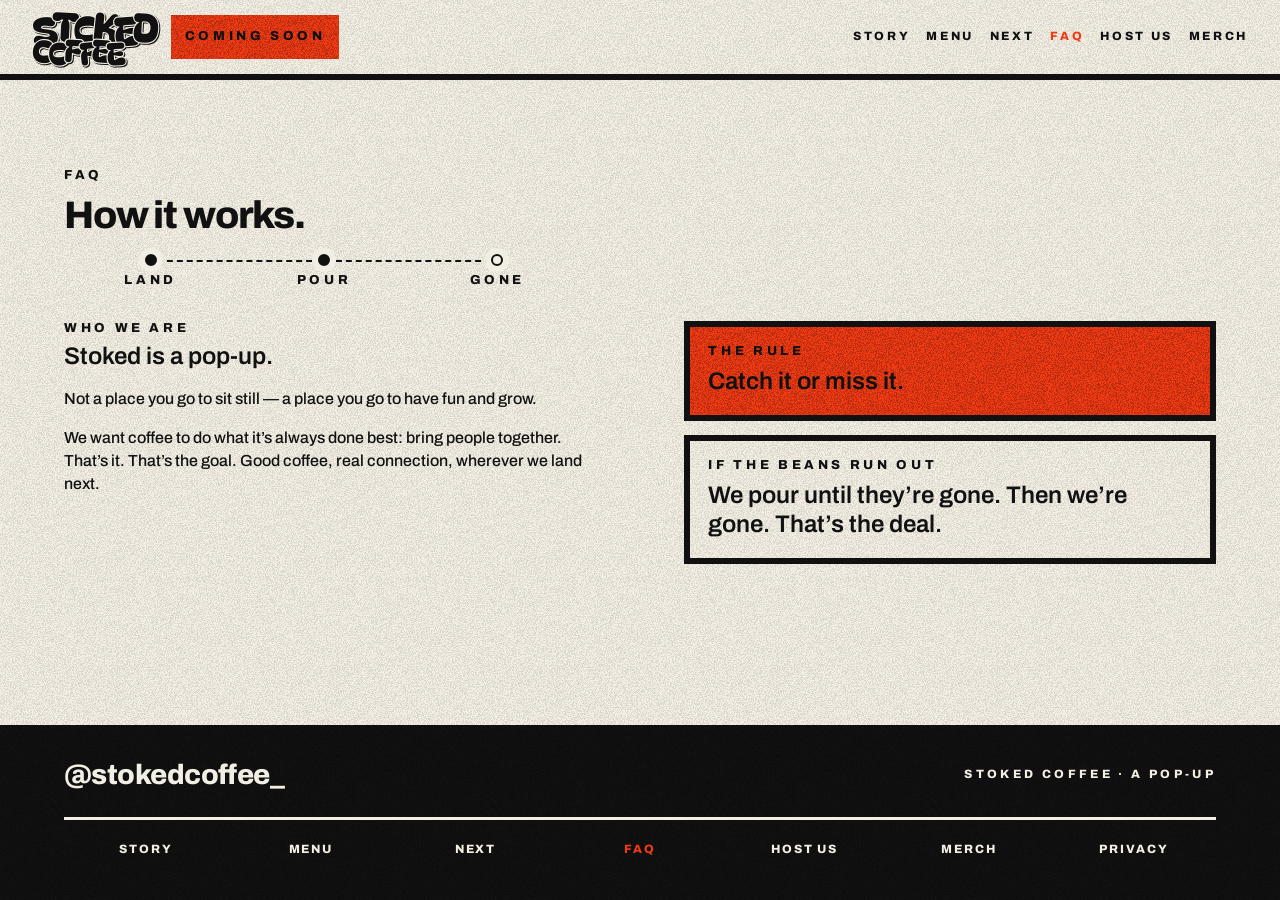
==== commit 24769360: "Give Story, FAQ, Host, Next, and the list clearer layouts. Route lines and founder cards carry the m" ====
--- a/faq.html
+++ b/faq.html
@@ -62,22 +62,41 @@
     </nav>
   </header>
   <main class="page grain-paper">
-    <div class="page-inner wide">
+    <div class="page-inner wide faq-page">
       <p class="label">FAQ</p>
       <h1>How it works.</h1>
-      <article class="qa">
-        <p class="label">Who we are</p>
-        <p class="qa-lead">Stoked is a pop-up.</p>
-        <p class="qa-copy">Not a place you go to sit still — a place you go to have fun and grow.</p>
-        <p class="qa-copy">We want coffee to do what it’s always done best: bring people together. That’s it. That’s the goal. Good coffee, real connection, wherever we land next.</p>
-      </article>
-      <article class="qa">
-        <p>Catch it or miss it.</p>
-      </article>
-      <article class="qa">
-        <p class="label">If the beans run out</p>
-        <p>We pour until they’re gone. Then we’re gone. That’s the deal.</p>
-      </article>
+      <ol class="route" aria-label="How a stop goes">
+        <li class="route-stop" data-on="true">
+          <span class="route-dot" aria-hidden="true"></span>
+          <span class="label">Land</span>
+        </li>
+        <li class="route-stop" data-on="true">
+          <span class="route-dot" aria-hidden="true"></span>
+          <span class="label">Pour</span>
+        </li>
+        <li class="route-stop" data-on="false">
+          <span class="route-dot" aria-hidden="true"></span>
+          <span class="label">Gone</span>
+        </li>
+      </ol>
+      <div class="faq-grid">
+        <article class="faq-who">
+          <p class="label">Who we are</p>
+          <p class="qa-lead">Stoked is a pop-up.</p>
+          <p class="qa-copy">Not a place you go to sit still — a place you go to have fun and grow.</p>
+          <p class="qa-copy">We want coffee to do what it’s always done best: bring people together. That’s it. That’s the goal. Good coffee, real connection, wherever we land next.</p>
+        </article>
+        <div class="faq-stamps">
+          <article class="faq-stamp grain-vermilion">
+            <p class="label">The rule</p>
+            <p class="qa-lead">Catch it or miss it.</p>
+          </article>
+          <article class="faq-stamp">
+            <p class="label">If the beans run out</p>
+            <p class="qa-lead">We pour until they’re gone. Then we’re gone. That’s the deal.</p>
+          </article>
+        </div>
+      </div>
     </div>
   </main>
   <footer class="site-footer grain-ink">
--- a/styles.css
+++ b/styles.css
@@ -21,7 +21,13 @@
   -webkit-font-smoothing: antialiased;
 }
 
-body { min-height: 100vh; overflow-x: hidden; }
+body {
+  min-height: 100vh;
+  min-height: 100dvh;
+  display: flex;
+  flex-direction: column;
+  overflow-x: hidden;
+}
 
 ::selection { background: var(--vermilion); color: var(--ink); }
 
@@ -204,9 +210,9 @@
   .lid-eyes { animation: none; }
   .wordmark .letter:hover,
   .wordmark .letter:focus-visible,
-  .step:hover .step-num .letter,
-  .step:has(.step-check:checked) .step-num .letter {
-    transform: rotate(var(--r, 0deg)) translateY(var(--y, 0em));
+  .step:hover .step-doodle,
+  .step:has(.step-check:checked) .step-doodle {
+    transform: none;
   }
 }
 
@@ -253,7 +259,7 @@
   border: 0;
   min-width: 0;
   margin: 0;
-  padding: clamp(2.75rem, 7vw, 5.5rem) 0 0;
+  padding: 0;
 }
 
 .step {
@@ -279,7 +285,9 @@
 .step-hit {
   display: grid;
   cursor: pointer;
-  padding: 1.4rem clamp(1.25rem, 5vw, 4rem);
+  align-items: center;
+  padding: 0.85rem 1.25rem;
+  gap: 0.15rem 1rem;
 }
 
 .step:hover,
@@ -293,57 +301,57 @@
   outline-offset: -6px;
 }
 
-.step-num {
-  display: flex;
-  flex-wrap: nowrap;
-  font-family: "Bagel Fat One", cursive;
-  font-size: clamp(42px, 8vw, 72px);
-  line-height: 0.86;
-  color: var(--ink);
-  -webkit-text-stroke: 0.12em var(--paper);
-  paint-order: stroke fill;
-  filter: drop-shadow(0.07em 0.08em 0 var(--ink));
-  user-select: none;
-  margin-bottom: 0.65rem;
-}
-
-.step-num .letter {
-  transform: rotate(var(--r, 0deg)) translateY(var(--y, 0em));
-}
-
-.step:hover .step-num .letter,
-.step:has(.step-check:checked) .step-num .letter {
-  transform: rotate(calc(var(--r, 0deg) + var(--kick, 9deg))) translateY(calc(var(--y, 0em) - 0.11em)) scale(1.1);
-}
-
-.step .label { margin-bottom: 0.45rem; }
+.step-doodle {
+  display: flex;
+  align-items: center;
+  justify-content: center;
+  width: clamp(52px, 7vw, 64px);
+  margin-bottom: 0.1rem;
+  transform: rotate(-4deg);
+}
+
+.step-doodle svg {
+  display: block;
+  width: 100%;
+  height: auto;
+}
+
+.step:nth-of-type(2) .step-doodle { transform: rotate(3deg); }
+.step:nth-of-type(3) .step-doodle { transform: rotate(-2deg); }
+
+.step:hover .step-doodle,
+.step:has(.step-check:checked) .step-doodle {
+  transform: rotate(8deg) translateY(-0.12em) scale(1.08);
+}
+
+.step .label { margin-bottom: 0.15rem; }
 
 .step-copy {
   display: flex;
   flex-direction: column;
-  gap: 0.35rem;
+  gap: 0.2rem;
   min-width: 0;
 }
 
 .step-lead {
-  font-size: clamp(1.15rem, 2.3vw, 1.5rem);
+  font-size: clamp(1.05rem, 2vw, 1.35rem);
   font-weight: 600;
   line-height: 1.2;
-  max-width: 22em;
+  max-width: 28em;
 }
 
 .step-more {
   display: none;
-  font-size: 1rem;
+  font-size: 0.95rem;
   font-weight: 500;
-  line-height: 1.35;
-  max-width: 28em;
+  line-height: 1.3;
+  max-width: 32em;
 }
 
 .step:has(.step-check:checked) .step-more { display: block; }
 
 .ritual-level {
-  height: 14px;
+  height: 10px;
   border-bottom: 6px solid var(--ink);
   background: var(--grain-paper), var(--paper);
   background-blend-mode: multiply;
@@ -362,7 +370,7 @@
 
 
 .popup {
-  margin-top: clamp(2.75rem, 7vw, 5.5rem);
+  margin-top: 0;
   color: var(--paper);
   padding: clamp(3.25rem, 8vw, 6rem) clamp(1.25rem, 5vw, 4rem);
 }
@@ -409,11 +417,51 @@
   max-width: 28em;
 }
 
+.popup-hot {
+  color: var(--ink);
+  padding: 1.85rem clamp(1.25rem, 5vw, 4rem) 2rem;
+}
+
+.popup-hot .chip {
+  background: var(--grain-heavy), var(--ink);
+  color: var(--paper);
+}
+
+.popup-hot .throwup {
+  color: var(--ink);
+  -webkit-text-stroke: 0.12em var(--paper);
+  filter: drop-shadow(0.07em 0.08em 0 var(--ink));
+}
+
+.popup-hot .popup-kicker { margin-bottom: 0.7rem; }
+
+.popup-hot .poster-line { margin-top: 0.45rem; }
+
+.popup-hot .popup-note { margin-top: 0.95rem; }
+
+.popup-hot .map-slot {
+  border-color: var(--ink);
+  background: var(--grain-paper), var(--paper);
+  background-blend-mode: multiply;
+  margin-top: 1rem;
+  min-height: 0;
+  padding: 0.85rem 1rem;
+}
+
+.popup-hot .beans { margin-top: 1.1rem; }
+
 .signup {
   padding: clamp(3.25rem, 8vw, 6rem) clamp(1.25rem, 5vw, 4rem);
 }
 
-.signup-inner { max-width: 36rem; }
+.signup-inner {
+  max-width: 72rem;
+  margin: 0 auto;
+  display: grid;
+  gap: 1.75rem;
+}
+
+.signup-copy { max-width: 34rem; }
 
 .signup h2 {
   font-size: clamp(1.7rem, 3.8vw, 2.4rem);
@@ -431,8 +479,10 @@
 .signup .fine {
   font-size: 16px;
   font-weight: 500;
-  margin: 0.35rem 0 1.5rem;
-}
+  margin: 0.35rem 0 0;
+}
+
+.signup-side { min-width: 0; }
 
 .signup-form { display: flex; flex-direction: column; gap: 0.65rem; }
 
@@ -500,12 +550,23 @@
   line-height: 1.05;
 }
 
+.signup .confirm {
+  border: 6px solid var(--ink);
+  padding: 1.5rem 1.25rem;
+  min-height: 8.5rem;
+  display: none;
+  align-items: center;
+}
+
+.signup .confirm[data-on="true"] { display: flex; }
+
 .site-footer {
   color: var(--paper);
   padding: 1.75rem clamp(1.25rem, 5vw, 4rem);
   display: flex;
   flex-direction: column;
   gap: 1.25rem;
+  margin-top: auto;
 }
 
 .ig {
@@ -534,13 +595,13 @@
   .lid { left: -1.15em; bottom: -0.05em; }
 
   .step-hit {
-    grid-template-columns: 6.5rem 11rem 1fr;
-    gap: 1.25rem 1.75rem;
-    align-items: baseline;
-    padding: 1.6rem 2rem;
+    grid-template-columns: 4.75rem 7rem minmax(0, 1fr);
+    gap: 0 1.1rem;
+    align-items: center;
+    padding: 0.9rem 2rem;
   }
 
-  .step-num { margin-bottom: 0; }
+  .step-doodle { margin-bottom: 0; }
 
   .step .label { margin-bottom: 0; }
 
@@ -551,6 +612,12 @@
 
   .signup input[type="email"] { flex: 1; }
   .signup button { min-width: 11.5rem; }
+
+  .signup-inner {
+    grid-template-columns: minmax(0, 1.15fr) minmax(18rem, 0.85fr);
+    align-items: center;
+    gap: 3rem;
+  }
 }
 
 @media (max-width: 540px) {
@@ -565,6 +632,8 @@
     right: 0.15rem;
     transform: translateY(50%) rotate(8deg);
   }
+
+  .founder-grid { grid-template-columns: 1fr; }
 }
 
 .chip { text-decoration: none; }
@@ -655,9 +724,12 @@
 .site-nav a:hover,
 .site-nav a[aria-current="page"] { color: var(--vermilion); }
 
+body > main {
+  flex: 1 1 auto;
+}
+
 .page {
   padding: clamp(2.5rem, 7vw, 5.5rem) clamp(1.25rem, 5vw, 4rem) clamp(3.25rem, 8vw, 6rem);
-  min-height: 70vh;
 }
 
 .page-inner { max-width: 40rem; }
@@ -673,6 +745,24 @@
 
 .page p { max-width: 36em; }
 .page p + p { margin-top: 1rem; }
+
+.next-lead {
+  text-align: center;
+  margin-left: auto;
+  margin-right: auto;
+}
+
+.next-lead h1,
+.next-lead p {
+  margin-left: auto;
+  margin-right: auto;
+}
+
+.next-lead .clock {
+  justify-content: center;
+}
+
+.next-lead .clock-cell { align-items: center; }
 
 .band-gap { margin-top: clamp(2.75rem, 7vw, 4.5rem); }
 
@@ -699,6 +789,106 @@
 }
 
 .credit-block a:hover { color: var(--vermilion); }
+
+.story-page { max-width: 40rem; }
+
+.story-page h1 { margin-bottom: 1.15rem; }
+
+.route {
+  list-style: none;
+  display: grid;
+  grid-template-columns: 1fr 1fr 1fr;
+  position: relative;
+  max-width: 32.5rem;
+  margin: 0 0 2rem;
+  padding: 0;
+}
+
+.route::before {
+  content: "";
+  position: absolute;
+  top: 6px;
+  left: 16%;
+  right: 16%;
+  border-top: 2px dashed var(--ink);
+}
+
+.route-stop {
+  display: flex;
+  flex-direction: column;
+  align-items: center;
+  gap: 0.45rem;
+  position: relative;
+  z-index: 1;
+  text-align: center;
+}
+
+.route-dot {
+  width: 12px;
+  height: 12px;
+  border: 2px solid var(--ink);
+  background: var(--ink);
+  border-radius: 50%;
+  box-shadow: 0 0 0 6px var(--paper);
+}
+
+.route-stop[data-on="false"] .route-dot {
+  background: var(--paper);
+}
+
+.story-copy { max-width: 520px; }
+
+.story-copy p { max-width: none; }
+
+.founder-grid {
+  display: grid;
+  grid-template-columns: 1fr 1fr;
+  gap: 0.85rem;
+  margin-top: 2.25rem;
+  max-width: 40rem;
+}
+
+.founder-card {
+  border: 0.5px solid var(--ink);
+  border-radius: 8px;
+  padding: 1rem;
+  min-width: 0;
+}
+
+.founder-card p + p { margin-top: 0; }
+
+.founder-card .label { margin-bottom: 0.55rem; }
+
+.founder-name {
+  font-weight: 800;
+  font-size: 1.15rem;
+  letter-spacing: -0.02em;
+  line-height: 1.15;
+  margin: 0;
+  max-width: none;
+}
+
+.founder-name a { text-decoration: none; }
+
+.founder-name a:hover { color: var(--vermilion); }
+
+.founder-role {
+  font-size: 0.85rem;
+  font-weight: 500;
+  line-height: 1.35;
+  margin-top: 0.3rem;
+  max-width: none;
+}
+
+.illust-credit {
+  margin-top: 1.25rem;
+  font-size: 12px;
+  font-weight: 500;
+  line-height: 1.4;
+  max-width: 40rem;
+}
+
+.illust-credit a { font-weight: 800; }
 
 .menu-grid {
   display: grid;
@@ -758,6 +948,8 @@
 }
 
 .plain-menu li:last-child { border-bottom: 6px solid var(--ink); }
+
+.drop-lead { margin-top: 1.75rem; }
 
 .drop-card { margin-top: 1.35rem; max-width: 28rem; }
 
@@ -929,3 +1121,105 @@
   margin-top: 0.75rem;
 }
 
+.faq-page h1 { margin-bottom: 1.15rem; }
+
+.faq-grid {
+  display: grid;
+  gap: 1.15rem;
+  margin-top: 0.25rem;
+}
+
+.faq-who { max-width: 34rem; }
+
+.faq-who .qa-lead { margin: 0.35rem 0 0.75rem; }
+
+.faq-stamps {
+  display: grid;
+  gap: 0.85rem;
+}
+
+.faq-stamp {
+  border: 6px solid var(--ink);
+  padding: 1.1rem 1.15rem 1.2rem;
+}
+
+.faq-stamp .label { margin-bottom: 0.45rem; }
+
+.faq-stamp .qa-lead {
+  max-width: none;
+  margin: 0;
+}
+
+.host-page {
+  display: grid;
+  gap: 1.75rem;
+  align-items: start;
+}
+
+.host-intro { max-width: 34rem; }
+
+.host-intro h1 { margin-bottom: 0.85rem; }
+
+.host-kinds {
+  display: flex;
+  flex-wrap: wrap;
+  gap: 0.4rem;
+  list-style: none;
+  margin: 1.15rem 0 0;
+  padding: 0;
+}
+
+.host-kinds li {
+  border: 3px solid var(--ink);
+  min-height: 44px;
+  display: inline-flex;
+  align-items: center;
+  padding: 0 0.75rem;
+  font-weight: 800;
+  font-size: 12px;
+  letter-spacing: 0.22em;
+  text-transform: uppercase;
+}
+
+.host-panel {
+  border: 6px solid var(--ink);
+  padding: 1.15rem 1.15rem 1.25rem;
+  max-width: 36rem;
+}
+
+.host-panel .form-stack {
+  margin-top: 0;
+  gap: 0.45rem;
+  max-width: none;
+}
+
+.host-panel .form-stack label.label { margin-top: 0.55rem; }
+
+.host-panel .form-stack label.label:first-child { margin-top: 0; }
+
+.host-pair {
+  display: grid;
+  gap: 0.55rem;
+}
+
+.host-pair .label { margin-top: 0.55rem; }
+
+.host-panel .ink-btn { margin-top: 0.85rem; }
+
+@media (min-width: 860px) {
+  .faq-grid {
+    grid-template-columns: minmax(0, 1.05fr) minmax(16rem, 0.95fr);
+    align-items: start;
+    gap: 2rem;
+  }
+
+  .host-page {
+    grid-template-columns: minmax(0, 1fr) minmax(20rem, 26rem);
+    gap: 2.5rem;
+  }
+}
+
+@media (min-width: 560px) {
+  .host-pair { grid-template-columns: 1fr 1fr; }
+}
+
